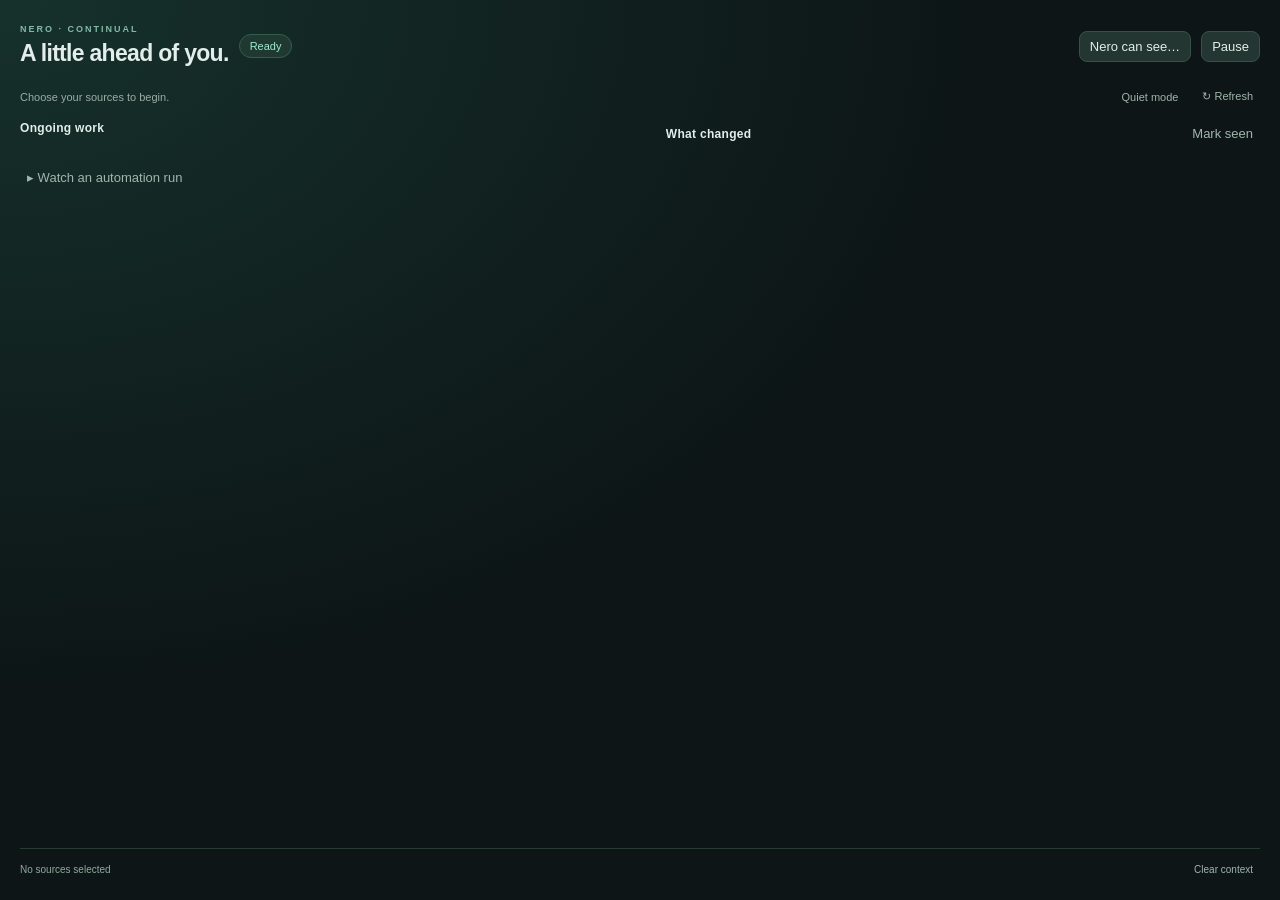
==== Resources/Views/awareness/index.html @ 916581b3 "Add scoped continual context and persistent automation watches" ====
<!doctype html><html lang="en"><head><meta charset="utf-8"><meta name="viewport" content="width=device-width,initial-scale=1"><link rel="stylesheet" href="awareness.css"><title>Nero activity</title></head><body>
<header><div><span class="eyebrow">NERO · CONTINUAL</span><h1>A little ahead of you.</h1></div><span id="phase" class="pill">Ready</span><div class="spacer"></div><button id="sources">Nero can see…</button><button id="pause">Pause</button></header>
<div class="toolbar"><span id="status" role="status">Choose your sources to begin.</span><div class="spacer"></div><button id="quiet" class="quiet">Quiet mode</button><button id="refresh" class="quiet">↻ Refresh</button></div>
<main><section class="left"><div class="sectionTitle"><h2>Ongoing work</h2><span id="watchCount"></span></div><div id="watches" class="cards"></div><div id="watchPager" class="pager"></div>
<section id="runDetails"><button id="runToggle" class="quiet" aria-expanded="false">▸ Watch an automation run</button><div id="runBody" hidden><p class="muted">Follow one exact run. This does not start an automation.</p><div id="runs"></div><div id="runPager" class="pager"></div><button id="nook">Enable Nook activity</button></div></section></section>
<section class="right"><div class="sectionTitle"><h2>What changed</h2><button id="acknowledge" class="quiet">Mark seen</button></div><div id="activities" class="timeline"></div><div id="activityPager" class="pager"></div></section></main>
<footer><div id="sourceSummary">No sources selected</div><button id="clear" class="quiet">Clear context</button></footer><div id="error" role="alert" hidden></div><script src="awareness.js"></script></body></html>
---- Resources/Views/awareness/awareness.css ----
:root{color-scheme:dark;font:13px -apple-system,BlinkMacSystemFont,sans-serif;color:#e3ede9;background:#0d1516}*{box-sizing:border-box}body{margin:0;display:flex;flex-direction:column;height:100vh;padding:20px;gap:12px;background:radial-gradient(ellipse at top left,#16312c 0,transparent 55%),#0d1516}header,.toolbar,.sectionTitle,footer,.row,.pager{display:flex;align-items:center;gap:10px}h1{font-size:23px;letter-spacing:-.7px;margin:5px 0}h2{font-size:12px;letter-spacing:.3px;margin:0}.eyebrow{color:#83b9a6;font-size:9px;letter-spacing:2px;font-weight:650}.spacer{flex:1}.pill{padding:5px 10px;background:#1f3931;color:#a0ead1;border:1px solid #355d4e;border-radius:30px;font-size:11px}.pill[data-phase="Needs you"]{color:#ffce99;background:#453422;border-color:#725335}button{font:inherit;color:inherit;background:#243631;border:1px solid #365248;padding:7px 10px;border-radius:8px;cursor:pointer}button:hover{background:#354f45}button:disabled{opacity:.4;cursor:default}button.quiet{background:none;border-color:transparent;color:#a1b5ac;padding:4px 6px}button.quiet:hover{color:#e3ede9;background:#20322b}.toolbar{font-size:11px;color:#9bada6;min-height:25px}#status{overflow:hidden;text-overflow:ellipsis;white-space:nowrap;max-width:60%}main{display:grid;grid-template-columns:1.05fr 1fr;gap:22px;flex:1;min-height:0}section{min-width:0;overflow-y:auto}.sectionTitle{justify-content:space-between;margin-bottom:10px}.cards{display:grid;gap:8px}.card{padding:12px;background:#172421;border:1px solid #2b3c35;border-radius:12px}.card h3{font-size:13px;margin:0 0 6px}.card p,.timeline p{font-size:11px;color:#98b2a6;line-height:1.5;margin:5px 0}.row .name{flex:1;min-width:0}.muted{font-size:11px;color:#8a9f96;line-height:1.6}.empty{padding:20px 10px 22px;border:1px dashed #32443b;border-radius:12px;color:#9bb0a4;font-size:12px;line-height:1.7}.timeline article{border-left:2px solid #345646;padding:1px 10px 10px;margin:0 0 6px}.timeline strong{font-size:12px}.timeline time{font-size:10px;color:#789485}.timeline article.unread{border-color:#8de4c6}.timeline article.unread strong{color:#c0f3df}#runDetails{margin-top:14px}summary{cursor:pointer;color:#b0d0be;font-size:12px}#runs .row{padding:8px 0;border-bottom:1px solid #23382d;font-size:11px}#runs button{padding:5px 8px;font-size:11px}.pager{justify-content:flex-end;font-size:10px;color:#8da697;margin-top:6px}.pager button{padding:2px 7px}footer{border-top:1px solid #273b32;padding-top:10px;color:#91aa9e;font-size:10px}#sourceSummary{flex:1;white-space:nowrap;overflow:hidden;text-overflow:ellipsis}#error{color:#ffd3a2;font-size:12px}button:focus-visible,summary:focus-visible{outline:2px solid #9fe3c7;outline-offset:2px}@media(max-height:380px){body{padding:12px;gap:6px}h1{font-size:18px}header button{font-size:11px;padding:5px 8px}.card{padding:8px}main{gap:14px}.empty{padding:10px}.toolbar{min-height:18px}footer{padding-top:6px}}@media(max-width:550px){body{padding:10px}h1{font-size:17px}header{gap:5px}header button{font-size:10px}.pill{padding:4px 7px}main{gap:10px}}
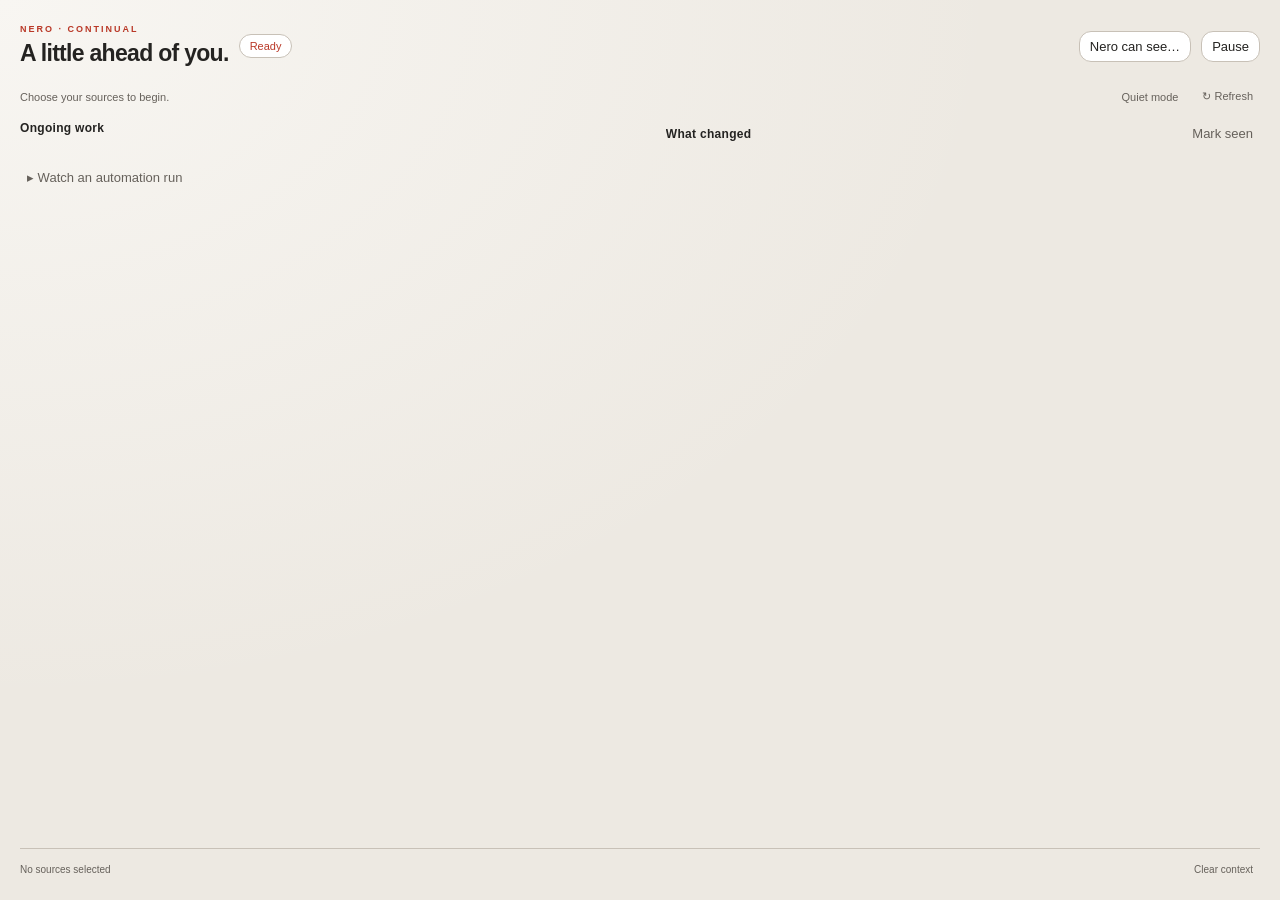
==== commit 4cf2aa5d: "Checkpoint local native module and shared SDK" ====
--- a/Resources/Views/awareness/index.html
+++ b/Resources/Views/awareness/index.html
@@ -1,4 +1,4 @@
-<!doctype html><html lang="en"><head><meta charset="utf-8"><meta name="viewport" content="width=device-width,initial-scale=1"><link rel="stylesheet" href="awareness.css"><title>Nero activity</title></head><body>
+<!doctype html><html lang="en" data-nook-ui><head><meta charset="utf-8"><meta name="viewport" content="width=device-width,initial-scale=1"><link rel="stylesheet" href="awareness.css"><title>Nero activity</title></head><body>
 <header><div><span class="eyebrow">NERO · CONTINUAL</span><h1>A little ahead of you.</h1></div><span id="phase" class="pill">Ready</span><div class="spacer"></div><button id="sources">Nero can see…</button><button id="pause">Pause</button></header>
 <div class="toolbar"><span id="status" role="status">Choose your sources to begin.</span><div class="spacer"></div><button id="quiet" class="quiet">Quiet mode</button><button id="refresh" class="quiet">↻ Refresh</button></div>
 <main><section class="left"><div class="sectionTitle"><h2>Ongoing work</h2><span id="watchCount"></span></div><div id="watches" class="cards"></div><div id="watchPager" class="pager"></div>
--- a/Resources/Views/awareness/awareness.css
+++ b/Resources/Views/awareness/awareness.css
@@ -1 +1,7 @@
-:root{color-scheme:dark;font:13px -apple-system,BlinkMacSystemFont,sans-serif;color:#e3ede9;background:#0d1516}*{box-sizing:border-box}body{margin:0;display:flex;flex-direction:column;height:100vh;padding:20px;gap:12px;background:radial-gradient(ellipse at top left,#16312c 0,transparent 55%),#0d1516}header,.toolbar,.sectionTitle,footer,.row,.pager{display:flex;align-items:center;gap:10px}h1{font-size:23px;letter-spacing:-.7px;margin:5px 0}h2{font-size:12px;letter-spacing:.3px;margin:0}.eyebrow{color:#83b9a6;font-size:9px;letter-spacing:2px;font-weight:650}.spacer{flex:1}.pill{padding:5px 10px;background:#1f3931;color:#a0ead1;border:1px solid #355d4e;border-radius:30px;font-size:11px}.pill[data-phase="Needs you"]{color:#ffce99;background:#453422;border-color:#725335}button{font:inherit;color:inherit;background:#243631;border:1px solid #365248;padding:7px 10px;border-radius:8px;cursor:pointer}button:hover{background:#354f45}button:disabled{opacity:.4;cursor:default}button.quiet{background:none;border-color:transparent;color:#a1b5ac;padding:4px 6px}button.quiet:hover{color:#e3ede9;background:#20322b}.toolbar{font-size:11px;color:#9bada6;min-height:25px}#status{overflow:hidden;text-overflow:ellipsis;white-space:nowrap;max-width:60%}main{display:grid;grid-template-columns:1.05fr 1fr;gap:22px;flex:1;min-height:0}section{min-width:0;overflow-y:auto}.sectionTitle{justify-content:space-between;margin-bottom:10px}.cards{display:grid;gap:8px}.card{padding:12px;background:#172421;border:1px solid #2b3c35;border-radius:12px}.card h3{font-size:13px;margin:0 0 6px}.card p,.timeline p{font-size:11px;color:#98b2a6;line-height:1.5;margin:5px 0}.row .name{flex:1;min-width:0}.muted{font-size:11px;color:#8a9f96;line-height:1.6}.empty{padding:20px 10px 22px;border:1px dashed #32443b;border-radius:12px;color:#9bb0a4;font-size:12px;line-height:1.7}.timeline article{border-left:2px solid #345646;padding:1px 10px 10px;margin:0 0 6px}.timeline strong{font-size:12px}.timeline time{font-size:10px;color:#789485}.timeline article.unread{border-color:#8de4c6}.timeline article.unread strong{color:#c0f3df}#runDetails{margin-top:14px}summary{cursor:pointer;color:#b0d0be;font-size:12px}#runs .row{padding:8px 0;border-bottom:1px solid #23382d;font-size:11px}#runs button{padding:5px 8px;font-size:11px}.pager{justify-content:flex-end;font-size:10px;color:#8da697;margin-top:6px}.pager button{padding:2px 7px}footer{border-top:1px solid #273b32;padding-top:10px;color:#91aa9e;font-size:10px}#sourceSummary{flex:1;white-space:nowrap;overflow:hidden;text-overflow:ellipsis}#error{color:#ffd3a2;font-size:12px}button:focus-visible,summary:focus-visible{outline:2px solid #9fe3c7;outline-offset:2px}@media(max-height:380px){body{padding:12px;gap:6px}h1{font-size:18px}header button{font-size:11px;padding:5px 8px}.card{padding:8px}main{gap:14px}.empty{padding:10px}.toolbar{min-height:18px}footer{padding-top:6px}}@media(max-width:550px){body{padding:10px}h1{font-size:17px}header{gap:5px}header button{font-size:10px}.pill{padding:4px 7px}main{gap:10px}}
+/* SDK paired fallback; live appearance sets these variables inline. */
+:root{--nook-background:#1E1D1B;--nook-surface:#292724;--nook-elevated:#34312D;--nook-text:#F3EFE8;--nook-secondary:#C1B9AE;--nook-accent:#F2806C;--nook-on-accent:#241A17;--nook-border:#625C54;--nook-focus:#F2A18E;--nook-success:#9BCDAD;--nook-warning:#EBC486;--nook-error:#F5A697;--nook-corner-radius:20px;--nook-control-radius:12px;--nook-spacing-scale:1;--nook-card-opacity:.98;--nook-shell-opacity:.9;--nook-border-width:1px;}
+@media(prefers-color-scheme:light){:root{--nook-background:#EDE9E2;--nook-surface:#F8F6F2;--nook-elevated:#FFFFFF;--nook-text:#242321;--nook-secondary:#66615B;--nook-accent:#B93827;--nook-on-accent:#FFFFFF;--nook-border:#C8C1B7;--nook-focus:#A72E20;--nook-success:#2B6747;--nook-warning:#815815;--nook-error:#A72E20;}}
+:root{color-scheme:light dark;font:13px -apple-system,BlinkMacSystemFont,sans-serif;color:var(--nook-text,#e3ede9);background:var(--nook-background,#0d1516)}*{box-sizing:border-box}body{margin:0;display:flex;flex-direction:column;height:100vh;padding:20px;gap:12px;background:radial-gradient(ellipse at top left,var(--nook-surface,#16312c) 0,transparent 55%),var(--nook-background,#0d1516)}header,.toolbar,.sectionTitle,footer,.row,.pager{display:flex;align-items:center;gap:10px}h1{font-size:23px;letter-spacing:-.7px;margin:5px 0}h2{font-size:12px;letter-spacing:.3px;margin:0}.eyebrow{color:var(--nook-accent,#83b9a6);font-size:9px;letter-spacing:2px;font-weight:650}.spacer{flex:1}.pill{padding:5px 10px;background:var(--nook-elevated,#1f3931);color:var(--nook-accent,#a0ead1);border:1px solid var(--nook-border,#355d4e);border-radius:30px;font-size:11px}.pill[data-phase="Needs you"]{color:var(--nook-accent,#ffce99);background:var(--nook-elevated,#453422);border-color:var(--nook-border,#725335)}button{font:inherit;color:inherit;background:var(--nook-elevated,#243631);border:1px solid var(--nook-border,#365248);padding:7px 10px;border-radius:8px;cursor:pointer}button:hover{background:var(--nook-elevated,#354f45)}button:disabled{opacity:.4;cursor:default}button.quiet{background:none;border-color:transparent;color:var(--nook-secondary,#a1b5ac);padding:4px 6px}button.quiet:hover{color:var(--nook-text,#e3ede9);background:var(--nook-surface,#20322b)}.toolbar{font-size:11px;color:var(--nook-secondary,#9bada6);min-height:25px}#status{overflow:hidden;text-overflow:ellipsis;white-space:nowrap;max-width:60%}main{display:grid;grid-template-columns:1.05fr 1fr;gap:22px;flex:1;min-height:0}section{min-width:0;overflow-y:auto}.sectionTitle{justify-content:space-between;margin-bottom:10px}.cards{display:grid;gap:8px}.card{padding:12px;background:var(--nook-surface,#172421);border:1px solid var(--nook-border,#2b3c35);border-radius:12px}.card h3{font-size:13px;margin:0 0 6px}.card p,.timeline p{font-size:11px;color:var(--nook-secondary,#98b2a6);line-height:1.5;margin:5px 0}.row .name{flex:1;min-width:0}.muted{font-size:11px;color:var(--nook-secondary,#8a9f96);line-height:1.6}.empty{padding:20px 10px 22px;border:1px dashed var(--nook-border,#32443b);border-radius:12px;color:var(--nook-secondary,#9bb0a4);font-size:12px;line-height:1.7}.timeline article{border-left:2px solid var(--nook-border,#345646);padding:1px 10px 10px;margin:0 0 6px}.timeline strong{font-size:12px}.timeline time{font-size:10px;color:var(--nook-secondary,#789485)}.timeline article.unread{border-color:var(--nook-border,#8de4c6)}.timeline article.unread strong{color:var(--nook-accent,#c0f3df)}#runDetails{margin-top:14px}summary{cursor:pointer;color:var(--nook-accent,#b0d0be);font-size:12px}#runs .row{padding:8px 0;border-bottom:1px solid var(--nook-border,#23382d);font-size:11px}#runs button{padding:5px 8px;font-size:11px}.pager{justify-content:flex-end;font-size:10px;color:var(--nook-secondary,#8da697);margin-top:6px}.pager button{padding:2px 7px}footer{border-top:1px solid var(--nook-border,#273b32);padding-top:10px;color:var(--nook-secondary,#91aa9e);font-size:10px}#sourceSummary{flex:1;white-space:nowrap;overflow:hidden;text-overflow:ellipsis}#error{color:var(--nook-accent,#ffd3a2);font-size:12px}button:focus-visible,summary:focus-visible{outline:2px solid var(--nook-border,#9fe3c7);outline-offset:2px}@media(max-height:380px){body{padding:12px;gap:6px}h1{font-size:18px}header button{font-size:11px;padding:5px 8px}.card{padding:8px}main{gap:14px}.empty{padding:10px}.toolbar{min-height:18px}footer{padding-top:6px}}@media(max-width:550px){body{padding:10px}h1{font-size:17px}header{gap:5px}header button{font-size:10px}.pill{padding:4px 7px}main{gap:10px}}
+
+/* Shared SDK theme: focus and interaction colors follow the selected pair. */
+button,input,select,textarea{border-radius:var(--nook-control-radius,12px)}button:focus-visible,input:focus-visible,select:focus-visible,textarea:focus-visible{outline-color:var(--nook-focus)}::selection{background:var(--nook-accent);color:var(--nook-on-accent)}
